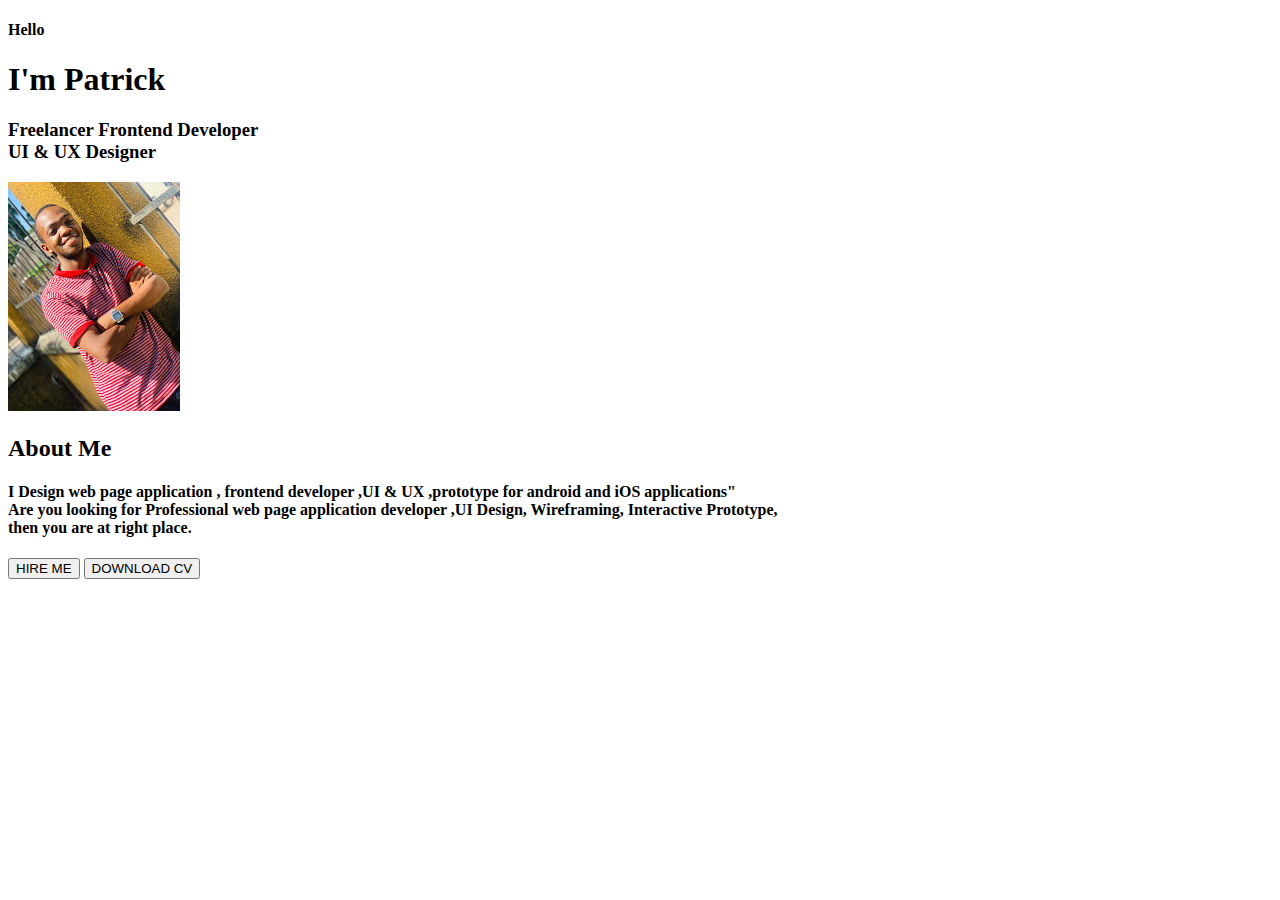
==== index.html @ 2ab4c4bc "web updated" ====
<!DOCTYPE html>
<html lang="en">
<head>
    <meta charset="UTF-8">
    <meta http-equiv="X-UA-Compatible" content="IE=edge">
    <meta name="viewport" content="width=device-width, initial-scale=1.0">
    <link rel="stylesheet" href="/css/style.css">
    <title>www.mypotfolio.com</title>
</head>
<body>

    <div>
        <p>
            <h4>Hello</h4>
            <h1>I'm  Patrick</h1>
            <h3>Freelancer Frontend Developer<br>UI & UX Designer</h3>
            <img src="kimaro.jpg" alt="profile pic" class="right">
        </p>
        <p>
            <h2>About Me</h2>
            <h4> I Design web page application , frontend developer ,UI & UX ,prototype for android and iOS applications"<br>

                Are you looking for Professional web page application developer ,UI Design, Wireframing, Interactive Prototype, <br> then you are at right place.<br> </h4>
        </p>
        <button class="btn HIREME">HIRE ME</button>
        <button class="btn DOWNLOADCV"> DOWNLOAD CV</button>
    </div>
    
</body>
</html>
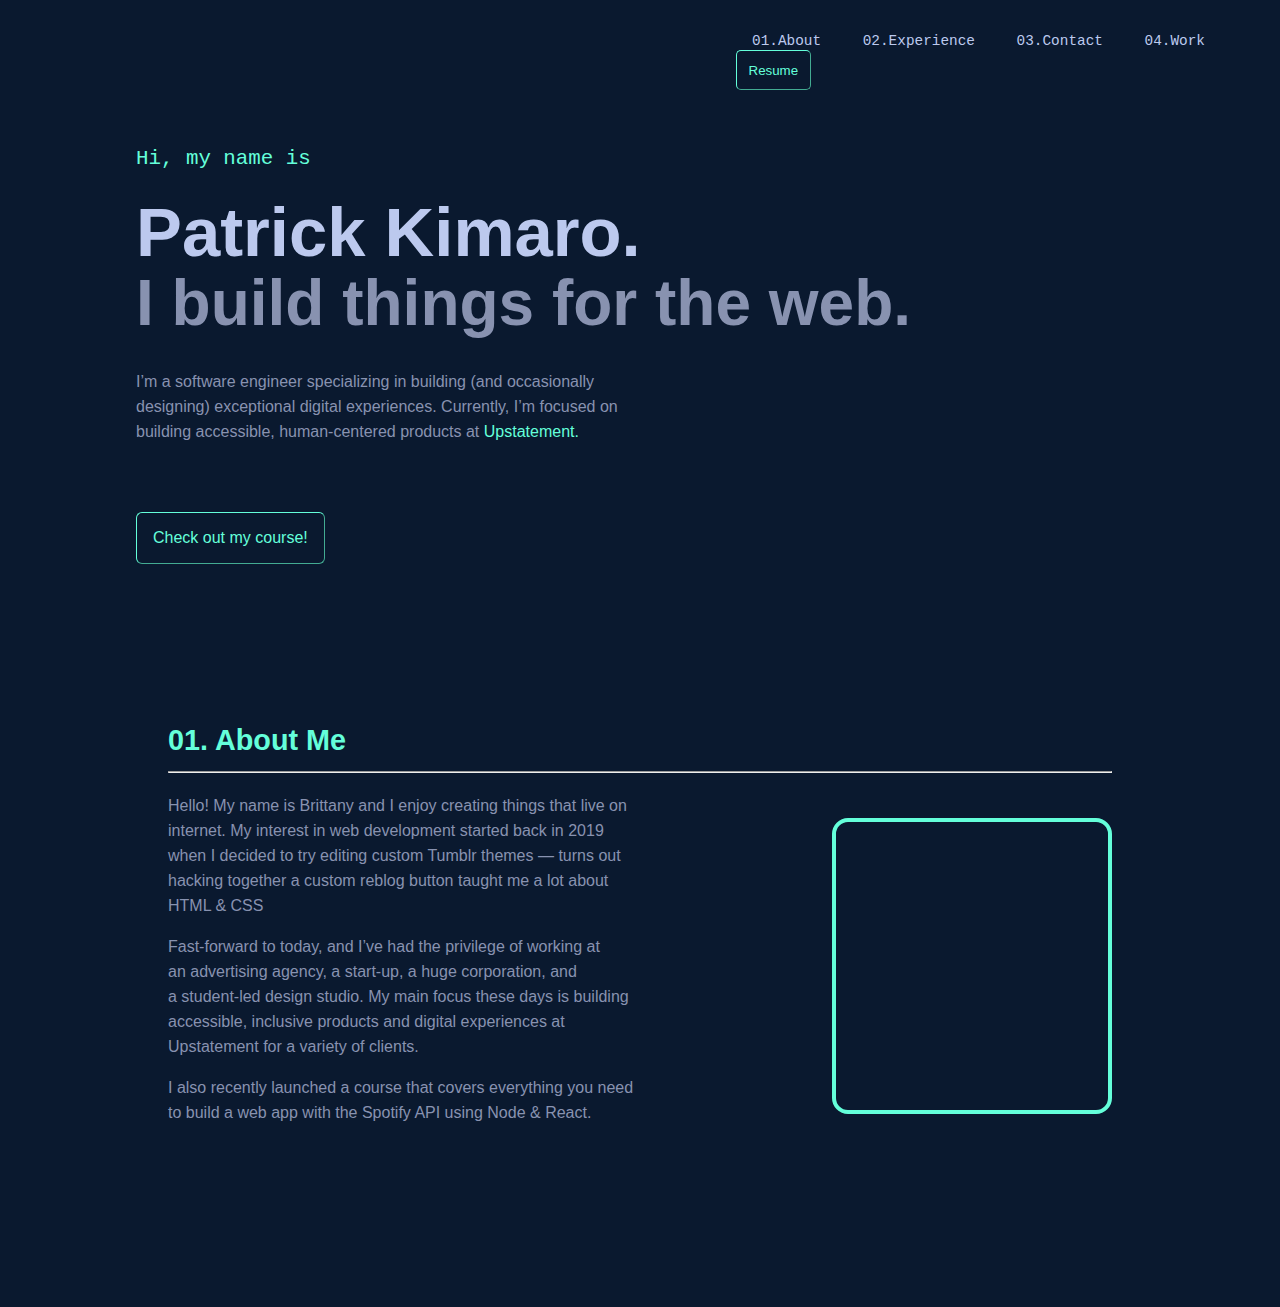
==== commit e6fcb4eb: "web updated" ====
--- a/index.html
+++ b/index.html
@@ -4,27 +4,40 @@
     <meta charset="UTF-8">
     <meta http-equiv="X-UA-Compatible" content="IE=edge">
     <meta name="viewport" content="width=device-width, initial-scale=1.0">
-    <link rel="stylesheet" href="/css/style.css">
-    <title>www.mypotfolio.com</title>
+    <link rel="stylesheet" href="/style.css">
+    <title>www.portfolio.com</title>
 </head>
 <body>
+    <header>
+        <nav class="list">
+            <ol class="number">
+                <li>01.About</li>
+                <li>02.Experience</li>
+                <li>03.Contact</li>
+                <li>04.Work</li>
+                <button id="resumebtn">Resume</button>
+            </ol>
+        </nav>
+    </header>
+    <nav class="intro">
+        <p id="namepara" class="source-code-pro">Hi, my name is</p>
+        <h2 id="nexname" class="Montserrat">Patrick Kimaro.</h2>
+        <h3 class="Montserrat">I build things for the web.</h3>
+        <p class="poppins">I’m a software engineer specializing in building (and occasionally<br> designing) exceptional digital experiences. Currently, I’m focused on<br> building accessible, human-centered products at<a style="color:#64ffda"> Upstatement.</a></p><br><br></p>
+        <button class="checkbtn poppins"><a href="/register.html" target="_blank" style="text-decoration: none;">Check out my course!</a></button>
+    </nav>
+    <nav class="bout">
+        <h1 id="bout">01. About Me<hr></h1>
+        <P>Hello! My name is Brittany and I enjoy creating things that live on<br>
+        <i id="box" class="float-right"><img scr="/kimaro.jpg" ></img></i>internet. My interest in web development started back in 2019
+        <br> when I decided to try editing custom Tumblr themes — turns out
+        <br> hacking together a custom reblog button taught me a lot about<br> HTML & CSS
+       </P> 
+       <p>Fast-forward to today, and I’ve had the privilege of working at
+           <br> an advertising agency, a start-up, a huge corporation, and <br>a student-led design studio. My main focus these days is building 
+           <br>accessible, inclusive products and digital experiences at<br> Upstatement for a variety of clients.</p>
+       <p>I also recently launched a course that covers everything you need<br> to build a web app with the Spotify API using Node & React.</p>
+    </nav>
 
-    <div>
-        <p>
-            <h4>Hello</h4>
-            <h1>I'm  Patrick</h1>
-            <h3>Freelancer Frontend Developer<br>UI & UX Designer</h3>
-            <img src="kimaro.jpg" alt="profile pic" class="right">
-        </p>
-        <p>
-            <h2>About Me</h2>
-            <h4> I Design web page application , frontend developer ,UI & UX ,prototype for android and iOS applications"<br>
-
-                Are you looking for Professional web page application developer ,UI Design, Wireframing, Interactive Prototype, <br> then you are at right place.<br> </h4>
-        </p>
-        <button class="btn HIREME">HIRE ME</button>
-        <button class="btn DOWNLOADCV"> DOWNLOAD CV</button>
-    </div>
-    
 </body>
 </html>--- a/style.css
+++ b/style.css
@@ -0,0 +1,115 @@
+body{
+background-color: #0a192f;
+}
+li{
+    color: #bcc9ee;
+    display: inline;
+    margin: 1rem;
+    width: auto;
+    padding-bottom: 1rem;
+    font-size: 0.9rem;
+}
+li:hover{
+    color:#64ffda;
+}
+nav.intro{
+    margin: 8rem;
+    margin-right: 8rem;
+    margin-top: 3.5rem;
+    line-height: normal;
+}
+p#namepara{
+    font-size: 1.3rem;
+    color: #64ffda;
+}
+h2{
+    font-size: 4.3rem;
+    font-weight: 200;
+    color: #bcc9ee;
+    line-height: 9px;                     
+}
+h3{
+    font-size: 4rem;
+    font-weight: 100;
+    color: #8892b0;
+    line-height: 4px;
+}
+p{
+    font-size: 1rem;
+    font-weight: 100;
+    color: #8892b0;
+    line-height: 25px;
+}
+.poppins {
+    font-family: "Poppins", sans-serif;
+    font-style: normal;
+}
+.Montserrat{
+    font-family: "Montserrat", sans-serif;
+    font-style: bold;
+    font-weight: 700;
+}
+.source-code-pro{
+    font-family: "Montserrat", monospace;
+    font-style: normal;
+}
+nav.list{
+    margin: 2rem;
+    font-family: "Montserrat" ,monospace;
+    margin-left: 43rem;
+}
+#resumebtn{
+    margin: auto;
+    border-radius: 5px;
+    padding: 11.5px;
+    background-color: transparent;
+    border-color: #64ffda;
+    color: #64ffda;
+    border-width: 0.4px;
+    font-family: "Kanit" ,sans-serif;
+    
+}
+#resumebtn:hover{
+    background-color: #64ffdb38;
+}
+.checkbtn{
+    margin: auto;
+    border-radius: 6px;
+    padding: 1rem;
+    background-color: #0a192f;
+    border-color: #64ffda;
+    color: #64ffda;
+    border-width: 0.5px;
+    font-family: "poppins", Arial, Helvetica, sans-serif;
+    font-size: 16px;
+}
+.checkbtn:hover{
+    background-color: #64ffdb38;
+}
+a{
+    color: #64ffda;
+}
+nav.bout{
+    margin-left: 47rem;
+    margin: 10rem;
+}
+h1#bout{
+    font-size: 1.8rem;
+    color: #64ffda;
+}
+.bout{
+    font-family: "Montserrat" , sans-serif;   
+}
+hr{
+    color: #8892b0;
+}
+#box{   
+  background-color: transparent;
+  width: 1rem;
+  border: 4px solid #64ffda;
+  padding: 8rem;
+  float: right;
+  margin-bottom: 12rem;
+  border-radius: 1rem;
+  height: 2rem;
+}
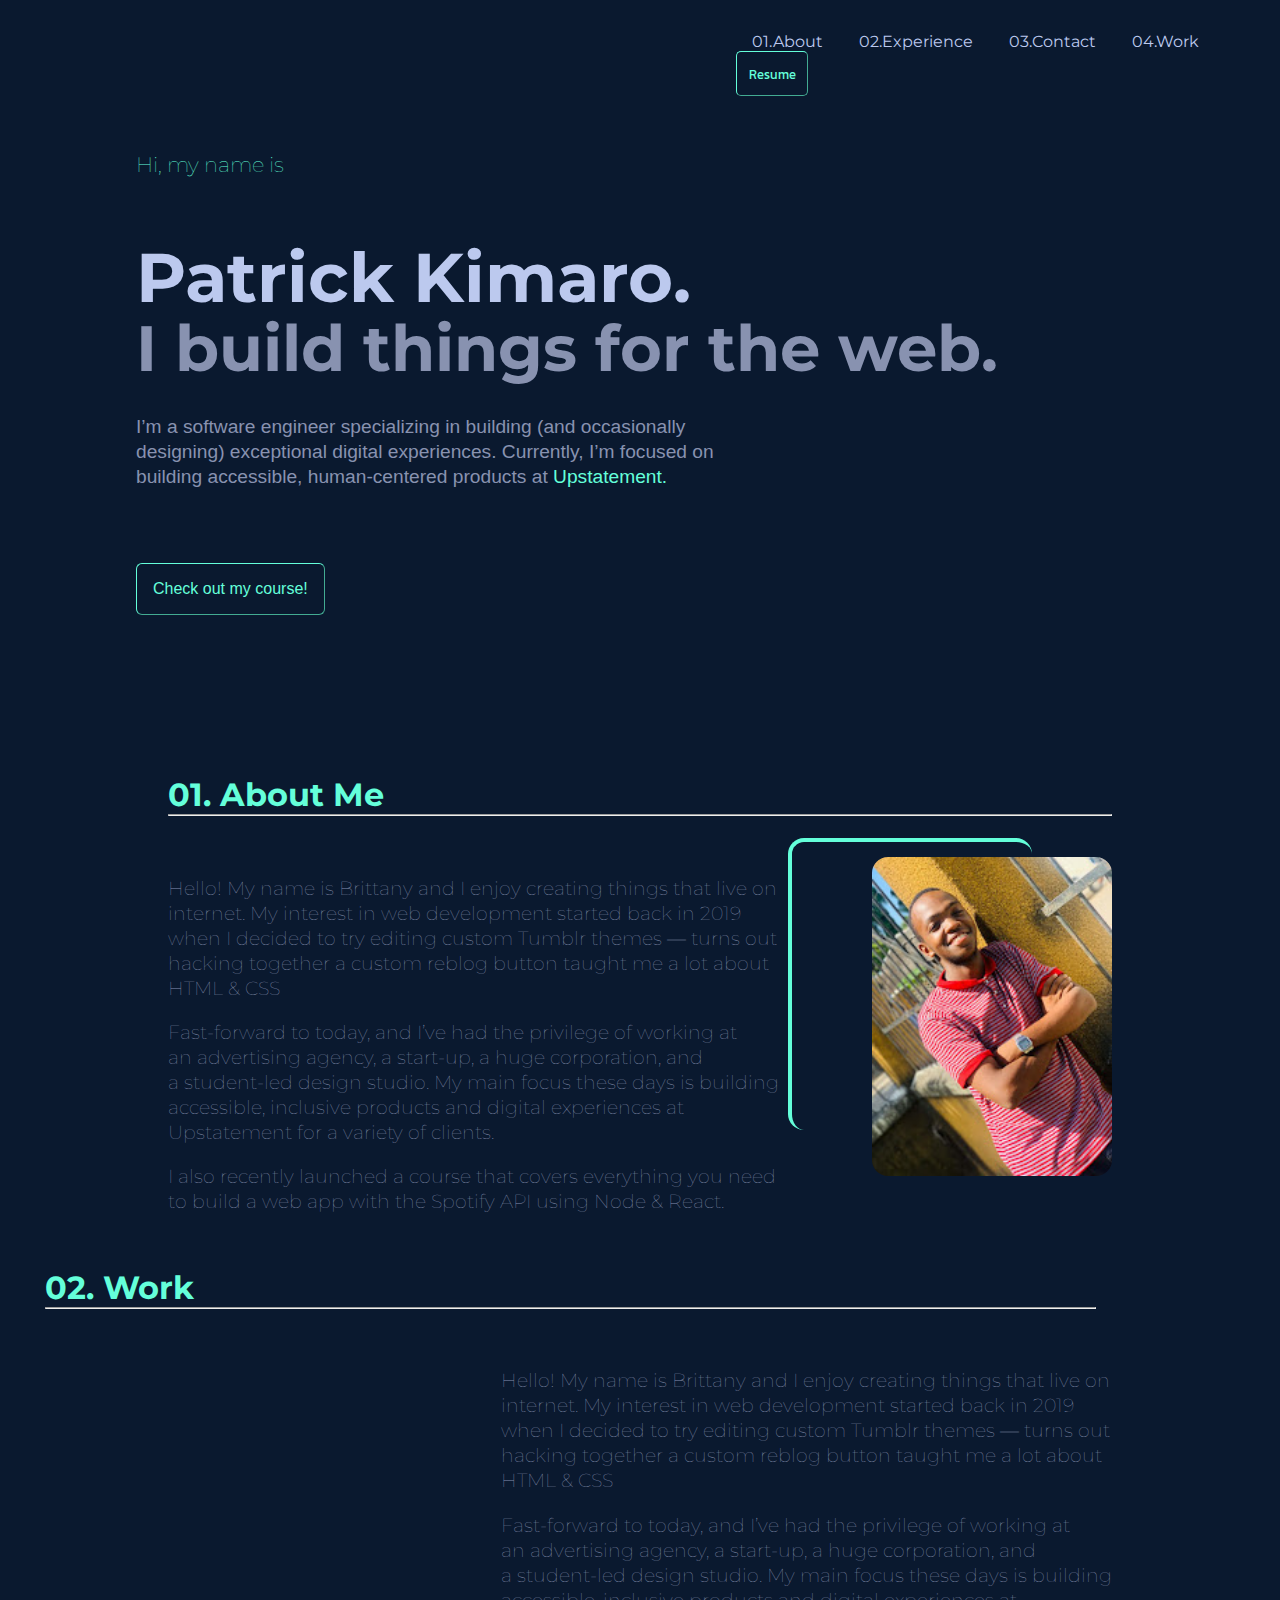
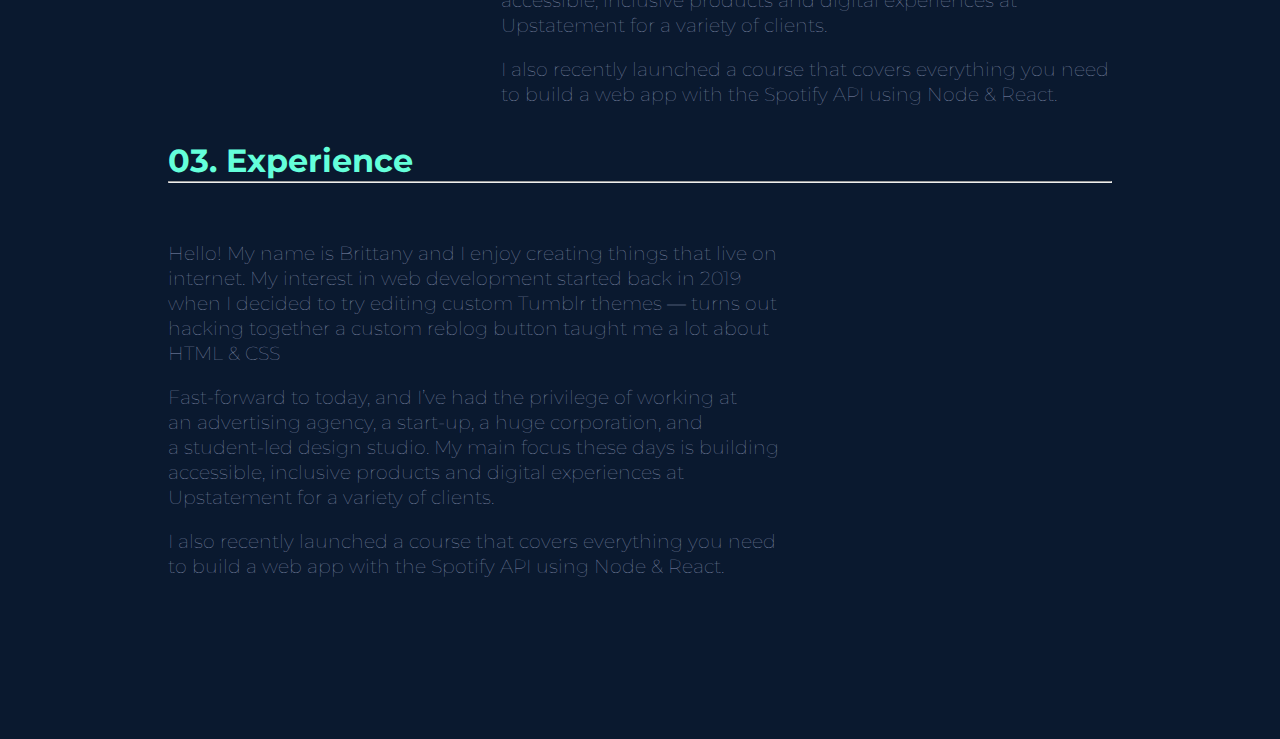
==== commit eec53c33: "web updated" ====
--- a/index.html
+++ b/index.html
@@ -4,14 +4,18 @@
     <meta charset="UTF-8">
     <meta http-equiv="X-UA-Compatible" content="IE=edge">
     <meta name="viewport" content="width=device-width, initial-scale=1.0">
+    <link
+    href="https://fonts.googleapis.com/css?family=Baloo+Da+2|Montserrat|Noto+Sans|Nunito|Open+sans|Source+Sans+Pro|Quicksand|Kanit|Martel+Sans&display=swap"
+    rel="stylesheet" />
     <link rel="stylesheet" href="/style.css">
+    <script src="/index.js"></script>
     <title>www.portfolio.com</title>
 </head>
 <body>
     <header>
         <nav class="list">
             <ol class="number">
-                <li>01.About</li>
+                <li>01.About </li>
                 <li>02.Experience</li>
                 <li>03.Contact</li>
                 <li>04.Work</li>
@@ -20,16 +24,16 @@
         </nav>
     </header>
     <nav class="intro">
-        <p id="namepara" class="source-code-pro">Hi, my name is</p>
+        <p id="namepara" class="source-code-pro">Hi, my name is</p><br>
         <h2 id="nexname" class="Montserrat">Patrick Kimaro.</h2>
         <h3 class="Montserrat">I build things for the web.</h3>
         <p class="poppins">I’m a software engineer specializing in building (and occasionally<br> designing) exceptional digital experiences. Currently, I’m focused on<br> building accessible, human-centered products at<a style="color:#64ffda"> Upstatement.</a></p><br><br></p>
         <button class="checkbtn poppins"><a href="/register.html" target="_blank" style="text-decoration: none;">Check out my course!</a></button>
     </nav>
-    <nav class="bout">
-        <h1 id="bout">01. About Me<hr></h1>
+    <nav class="bout">  
+        <h1 id="bout">01. About Me<hr></h1><img src="/kimaro.jpg"><div id="box"></div><br>
         <P>Hello! My name is Brittany and I enjoy creating things that live on<br>
-        <i id="box" class="float-right"><img scr="/kimaro.jpg" ></img></i>internet. My interest in web development started back in 2019
+        internet. My interest in web development started back in 2019
         <br> when I decided to try editing custom Tumblr themes — turns out
         <br> hacking together a custom reblog button taught me a lot about<br> HTML & CSS
        </P> 
@@ -38,6 +42,32 @@
            <br>accessible, inclusive products and digital experiences at<br> Upstatement for a variety of clients.</p>
        <p>I also recently launched a course that covers everything you need<br> to build a web app with the Spotify API using Node & React.</p>
     </nav>
-
+    <nav><div class="work">
+        <h1 id="work">02. Work<hr></h1><br>
+        <P>Hello! My name is Brittany and I enjoy creating things that live on<br>
+            internet. My interest in web development started back in 2019
+            <br> when I decided to try editing custom Tumblr themes — turns out
+            <br> hacking together a custom reblog button taught me a lot about<br> HTML & CSS
+           </P> 
+           <p>Fast-forward to today, and I’ve had the privilege of working at
+               <br> an advertising agency, a start-up, a huge corporation, and <br>a student-led design studio. My main focus these days is building 
+               <br>accessible, inclusive products and digital experiences at<br> Upstatement for a variety of clients.</p>
+              <p>I also recently launched a course that covers everything you need<br> to build a web app with the Spotify API using Node & React.</p>
+            </div>
+        </nav>
+        <nav>
+            <div class="experience">
+            <h1 id="experience">03. Experience<hr></h1><br>
+            <P class="exp">Hello! My name is Brittany and I enjoy creating things that live on<br>
+                internet. My interest in web development started back in 2019
+                <br> when I decided to try editing custom Tumblr themes — turns out
+                <br> hacking together a custom reblog button taught me a lot about<br> HTML & CSS
+               </P> 
+               <p>Fast-forward to today, and I’ve had the privilege of working at
+                   <br> an advertising agency, a start-up, a huge corporation, and <br>a student-led design studio. My main focus these days is building 
+                   <br>accessible, inclusive products and digital experiences at<br> Upstatement for a variety of clients.</p>
+                  <p>I also recently launched a course that covers everything you need<br> to build a web app with the Spotify API using Node & React.</p>
+                </div>
+        </nav>
 </body>
 </html>--- a/style.css
+++ b/style.css
@@ -7,7 +7,7 @@
     margin: 1rem;
     width: auto;
     padding-bottom: 1rem;
-    font-size: 0.9rem;
+    font-size: 1rem;
 }
 li:hover{
     color:#64ffda;
@@ -35,7 +35,7 @@
     line-height: 4px;
 }
 p{
-    font-size: 1rem;
+    font-size: 1.2rem;
     font-weight: 100;
     color: #8892b0;
     line-height: 25px;
@@ -94,22 +94,66 @@
     margin: 10rem;
 }
 h1#bout{
-    font-size: 1.8rem;
+    font-size: 2rem;
     color: #64ffda;
 }
 .bout{
-    font-family: "Montserrat" , sans-serif;   
+    font-family: "Montserrat" , sans-serif;
+    position: static;   
 }
 hr{
     color: #8892b0;
+    margin: auto;
 }
 #box{   
   background-color: transparent;
-  width: 1rem;
   border: 4px solid #64ffda;
-  padding: 8rem;
   float: right;
-  margin-bottom: 12rem;
+  width: 15rem;
+  height: 18rem;
   border-radius: 1rem;
-  height: 2rem;
+  margin-right: -7rem;
+  border-bottom: transparent;
+  border-right: transparent;
+  margin: 0;
 }
+div#box:hover{
+    color: #52d4b638;
+}
+img{
+    float: right;
+    width: 15rem;
+    border-radius: 1rem;
+    height: auto;
+    margin-top: 1.2rem;
+    margin-left: -10rem;
+}
+div.work{
+    float: right;
+    margin-right: 10rem;
+    font-family: "Montserrat" , sans-serif;
+    line-height: -18px;
+    margin-top: -8rem;
+}
+#work{
+    color: #64ffda;
+    margin-right: 1rem;
+    font-family: "Montserrat" , sans-serif;
+    margin-left: -28.5rem;
+    line-height: -10px;
+    font-size: 2rem;
+}
+div.experience{
+    margin: 10rem;
+    font-family: "Montserrat", sans-serif;
+    line-height: 2.4rem;
+    margin-top: 33rem;
+    font-size: 15px;
+}
+#experience{
+    color: #64ffda;
+    font-size: 2rem;
+}
+p.exp{
+    margin-top: -2px;
+}